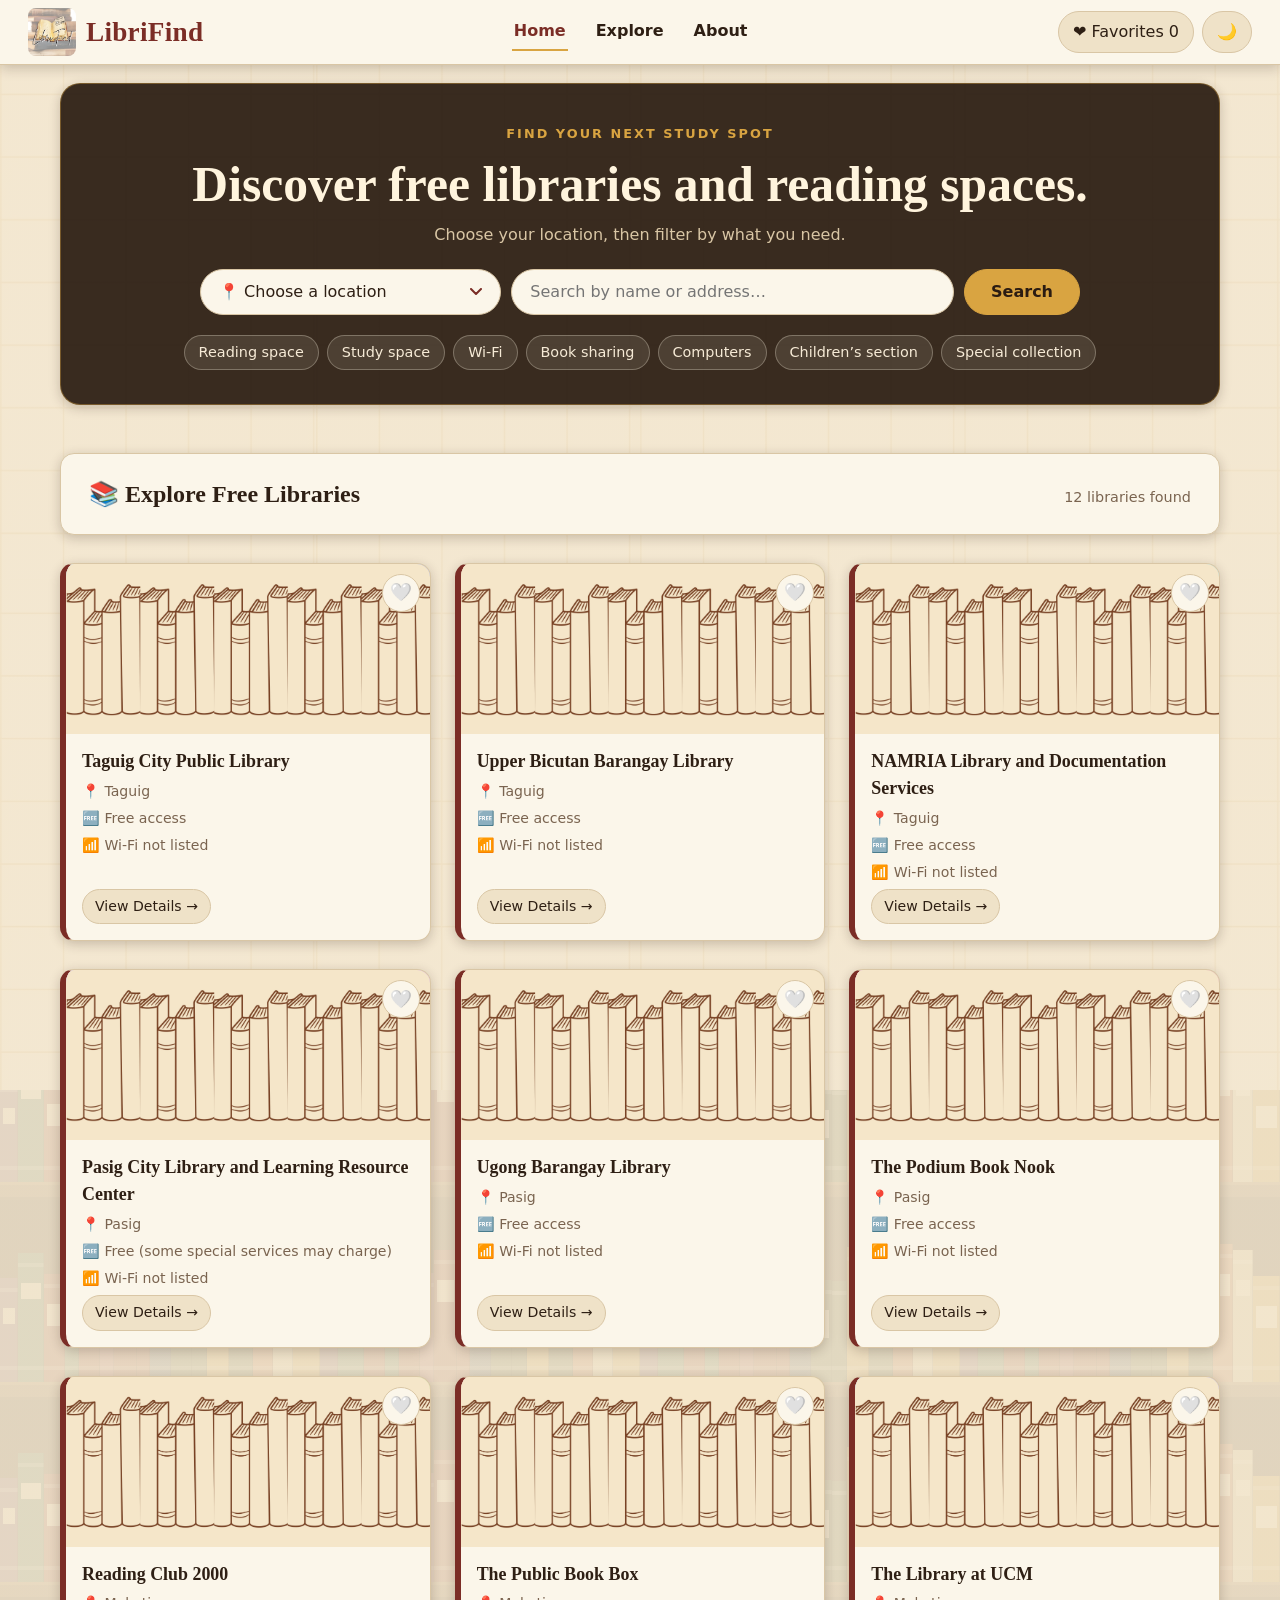
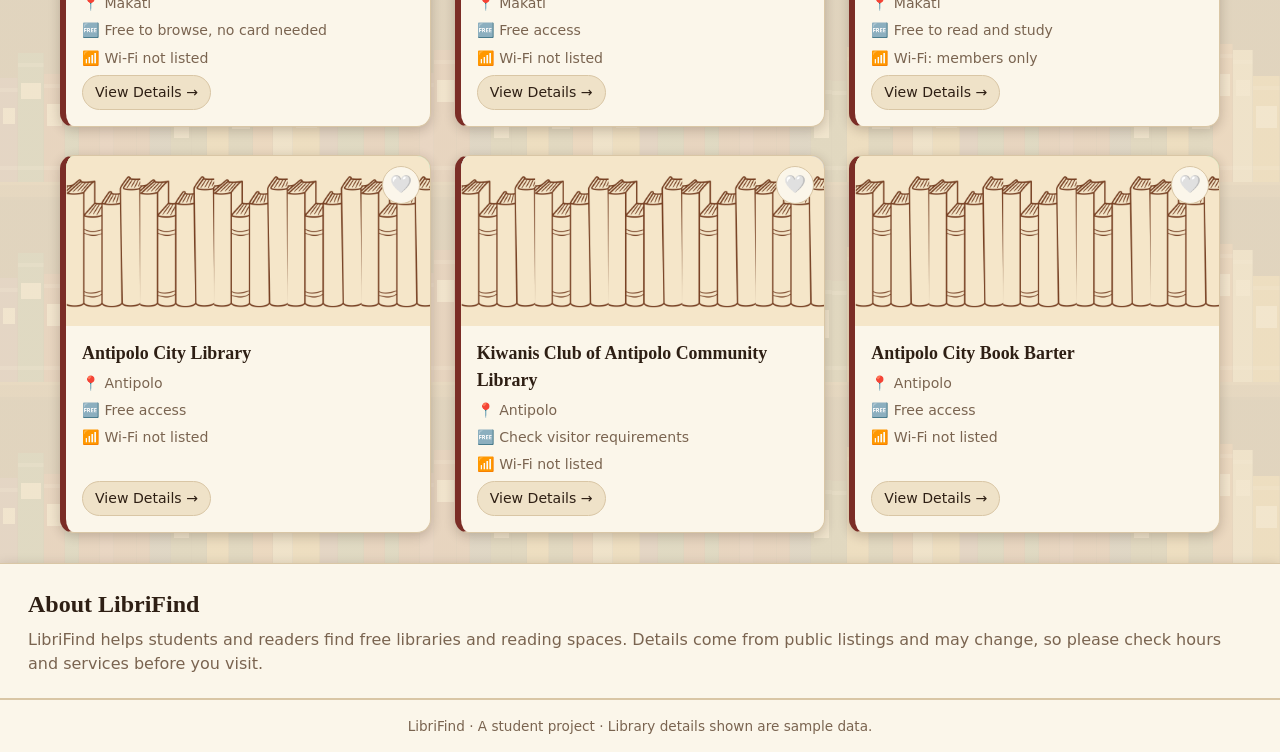
==== LibriFind/index.html @ 2a75d5ba "Add files via upload" ====
<!DOCTYPE html>
<html lang="en">
<head>
  <meta charset="utf-8">
  <meta name="viewport" content="width=device-width, initial-scale=1">
  <title>LibriFind — Free Library Finder</title>
  <link rel="icon" href="images/LibriFind.jpg">
  <link rel="stylesheet" href="style.css">
</head>
<body>
  <header class="site-header">
      <a class="brand" href="index.html">
        <img src="images/LibriFind.jpg" alt="LibriFind logo">
        <span>LibriFind</span>
      </a>
      <nav class="links" aria-label="Main">
        <a href="#">Home</a>
        <a href="#explore">Explore</a>
        <a href="#about">About</a>
      </nav>
      <div class="actions">
        <button class="btn" id="favToggle" aria-pressed="false">❤️ Favorites <span id="favCount">0</span></button>
        <button class="btn" id="themeToggle" aria-label="Toggle dark mode">🌙</button>
      </div>
    </header>

  <div class="wrap">

    <section class="hero">
      <div class="eyebrow">FIND YOUR NEXT STUDY SPOT</div>
      <h1>Discover free libraries and reading spaces.</h1>
      <p>Choose your location, then filter by what you need.</p>

      <form class="search" id="searchForm" role="search">
        <select id="location" aria-label="Choose your location"></select>
        <input id="q" type="search" placeholder="Search by name or address…" aria-label="Search libraries">
        <button class="btn primary" type="submit">Search</button>
      </form>

      <div class="filters" id="filters"></div>
    </section>

    <div class="section-head" id="explore">
      <h2 id="heading">📚 Explore Free Libraries</h2>
      <div class="count" id="count"></div>
    </div>
    <div class="grid" id="grid"></div>
  </div>

  <section class="about" id="about">
      <h2>About LibriFind</h2>
      <p>LibriFind helps students and readers find free libraries and reading spaces. Details come from public listings and may change, so please check hours and services before you visit.</p>
    </section>

  <footer>LibriFind · A student project · Library details shown are sample data.</footer>

  <!-- Details pop-up -->
  <div class="modal" id="modal" hidden>
    <div class="modal-panel" role="dialog" aria-modal="true" aria-labelledby="modalTitle">
      <button class="modal-close" id="modalClose" type="button" aria-label="Close details">✕</button>
      <div id="modalBody"></div>
    </div>
  </div>

  <!-- data.js must load before script.js -->
  <script src="data.js"></script>
  <script src="script.js"></script>
</body>
</html>
---- LibriFind/style.css ----
/* =====================================================
   LibriFind theme: "Parchment & Mahogany"
   Burgundy, brass, walnut and cream, like an old library.
   Change the colors in the variables below.
   ===================================================== */
:root{
  --wash:rgba(243,231,208,.9);   /* tint over the bookshelf background */
  --surface:#fbf6ea;--text:#2e1f14;--muted:#7a6450;
  --accent:#7b2d26;--accent-text:#fff8ec;--border:#d9c6a5;--chip:#efe2c8;
  --hero:rgba(43,28,18,.93);
  --shadow:0 3px 12px rgba(40,25,12,.22);
  color-scheme:light;
}
@media (prefers-color-scheme:dark){
  :root:not([data-theme="light"]){
    --wash:rgba(20,13,9,.92);--surface:#2a1f17;--text:#f2e6d3;--muted:#c2ab90;
    --accent:#d9a441;--accent-text:#1e140d;--border:#4d3a2a;--chip:#3a2b20;
    --hero:rgba(12,8,5,.8);--shadow:0 3px 12px rgba(0,0,0,.5);color-scheme:dark;
  }
}
:root[data-theme="dark"]{
  --wash:rgba(20,13,9,.92);--surface:#2a1f17;--text:#f2e6d3;--muted:#c2ab90;
  --accent:#d9a441;--accent-text:#1e140d;--border:#4d3a2a;--chip:#3a2b20;
  --hero:rgba(12,8,5,.8);--shadow:0 3px 12px rgba(0,0,0,.5);color-scheme:dark;
}

/* ---------- Base + bookshelf background ---------- */
*{box-sizing:border-box}
body{
  margin:0;color:var(--text);line-height:1.5;
  font-family:"Segoe UI",system-ui,-apple-system,Helvetica,Arial,sans-serif;
  background-color:#3a281c;
  background-image:linear-gradient(var(--wash),var(--wash)),url("images/bg.jpg"),url("data:image/svg+xml,%3Csvg%20xmlns%3D%22http%3A//www.w3.org/2000/svg%22%20width%3D%22320%22%20height%3D%22200%22%20viewBox%3D%220%200%20320%20200%22%3E%3Crect%20width%3D%22320%22%20height%3D%22200%22%20fill%3D%22%233a281c%22/%3E%3Crect%20x%3D%220%22%20y%3D%2278%22%20width%3D%2218%22%20height%3D%22104%22%20fill%3D%22%235a3558%22/%3E%3Crect%20x%3D%220%22%20y%3D%2288%22%20width%3D%2218%22%20height%3D%224%22%20fill%3D%22%23fff%22%20opacity%3D%22.25%22/%3E%3Crect%20x%3D%220%22%20y%3D%22166%22%20width%3D%2218%22%20height%3D%224%22%20fill%3D%22%23fff%22%20opacity%3D%22.25%22/%3E%3Crect%20x%3D%223%22%20y%3D%22108%22%20width%3D%2212%22%20height%3D%2216%22%20fill%3D%22%23f3e6c8%22%20opacity%3D%22.85%22/%3E%3Crect%20x%3D%2217%22%20y%3D%2278%22%20width%3D%221%22%20height%3D%22104%22%20fill%3D%22%23000%22%20opacity%3D%22.3%22/%3E%3Crect%20x%3D%2218%22%20y%3D%2253%22%20width%3D%2226%22%20height%3D%22129%22%20fill%3D%22%232f5d46%22/%3E%3Crect%20x%3D%2218%22%20y%3D%2263%22%20width%3D%2226%22%20height%3D%224%22%20fill%3D%22%23fff%22%20opacity%3D%22.25%22/%3E%3Crect%20x%3D%2218%22%20y%3D%22166%22%20width%3D%2226%22%20height%3D%224%22%20fill%3D%22%23fff%22%20opacity%3D%22.25%22/%3E%3Crect%20x%3D%2221%22%20y%3D%2283%22%20width%3D%2220%22%20height%3D%2216%22%20fill%3D%22%23f3e6c8%22%20opacity%3D%22.85%22/%3E%3Crect%20x%3D%2243%22%20y%3D%2253%22%20width%3D%221%22%20height%3D%22129%22%20fill%3D%22%23000%22%20opacity%3D%22.3%22/%3E%3Crect%20x%3D%2244%22%20y%3D%2274%22%20width%3D%2221%22%20height%3D%22108%22%20fill%3D%22%237b2d26%22/%3E%3Crect%20x%3D%2244%22%20y%3D%2284%22%20width%3D%2221%22%20height%3D%224%22%20fill%3D%22%23fff%22%20opacity%3D%22.25%22/%3E%3Crect%20x%3D%2244%22%20y%3D%22166%22%20width%3D%2221%22%20height%3D%224%22%20fill%3D%22%23fff%22%20opacity%3D%22.25%22/%3E%3Crect%20x%3D%2247%22%20y%3D%22104%22%20width%3D%2215%22%20height%3D%2222%22%20fill%3D%22%23f3e6c8%22%20opacity%3D%22.85%22/%3E%3Crect%20x%3D%2264%22%20y%3D%2274%22%20width%3D%221%22%20height%3D%22108%22%20fill%3D%22%23000%22%20opacity%3D%22.3%22/%3E%3Crect%20x%3D%2265%22%20y%3D%2272%22%20width%3D%2214%22%20height%3D%22110%22%20fill%3D%22%232f5d46%22/%3E%3Crect%20x%3D%2265%22%20y%3D%2282%22%20width%3D%2214%22%20height%3D%224%22%20fill%3D%22%23fff%22%20opacity%3D%22.25%22/%3E%3Crect%20x%3D%2265%22%20y%3D%22166%22%20width%3D%2214%22%20height%3D%224%22%20fill%3D%22%23fff%22%20opacity%3D%22.25%22/%3E%3Crect%20x%3D%2278%22%20y%3D%2272%22%20width%3D%221%22%20height%3D%22110%22%20fill%3D%22%23000%22%20opacity%3D%22.3%22/%3E%3Crect%20x%3D%2279%22%20y%3D%2260%22%20width%3D%2221%22%20height%3D%22122%22%20fill%3D%22%237b2d26%22/%3E%3Crect%20x%3D%2279%22%20y%3D%2270%22%20width%3D%2221%22%20height%3D%224%22%20fill%3D%22%23fff%22%20opacity%3D%22.25%22/%3E%3Crect%20x%3D%2279%22%20y%3D%22166%22%20width%3D%2221%22%20height%3D%224%22%20fill%3D%22%23fff%22%20opacity%3D%22.25%22/%3E%3Crect%20x%3D%2299%22%20y%3D%2260%22%20width%3D%221%22%20height%3D%22122%22%20fill%3D%22%23000%22%20opacity%3D%22.3%22/%3E%3Crect%20x%3D%22100%22%20y%3D%2273%22%20width%3D%2214%22%20height%3D%22109%22%20fill%3D%22%238c3b4a%22/%3E%3Crect%20x%3D%22100%22%20y%3D%2283%22%20width%3D%2214%22%20height%3D%224%22%20fill%3D%22%23fff%22%20opacity%3D%22.25%22/%3E%3Crect%20x%3D%22100%22%20y%3D%22166%22%20width%3D%2214%22%20height%3D%224%22%20fill%3D%22%23fff%22%20opacity%3D%22.25%22/%3E%3Crect%20x%3D%22113%22%20y%3D%2273%22%20width%3D%221%22%20height%3D%22109%22%20fill%3D%22%23000%22%20opacity%3D%22.3%22/%3E%3Crect%20x%3D%22114%22%20y%3D%2250%22%20width%3D%2223%22%20height%3D%22132%22%20fill%3D%22%237b2d26%22/%3E%3Crect%20x%3D%22114%22%20y%3D%2260%22%20width%3D%2223%22%20height%3D%224%22%20fill%3D%22%23fff%22%20opacity%3D%22.25%22/%3E%3Crect%20x%3D%22114%22%20y%3D%22166%22%20width%3D%2223%22%20height%3D%224%22%20fill%3D%22%23fff%22%20opacity%3D%22.25%22/%3E%3Crect%20x%3D%22117%22%20y%3D%2280%22%20width%3D%2217%22%20height%3D%2222%22%20fill%3D%22%23f3e6c8%22%20opacity%3D%22.85%22/%3E%3Crect%20x%3D%22136%22%20y%3D%2250%22%20width%3D%221%22%20height%3D%22132%22%20fill%3D%22%23000%22%20opacity%3D%22.3%22/%3E%3Crect%20x%3D%22137%22%20y%3D%2273%22%20width%3D%2213%22%20height%3D%22109%22%20fill%3D%22%237b2d26%22/%3E%3Crect%20x%3D%22137%22%20y%3D%2283%22%20width%3D%2213%22%20height%3D%224%22%20fill%3D%22%23fff%22%20opacity%3D%22.25%22/%3E%3Crect%20x%3D%22137%22%20y%3D%22166%22%20width%3D%2213%22%20height%3D%224%22%20fill%3D%22%23fff%22%20opacity%3D%22.25%22/%3E%3Crect%20x%3D%22149%22%20y%3D%2273%22%20width%3D%221%22%20height%3D%22109%22%20fill%3D%22%23000%22%20opacity%3D%22.3%22/%3E%3Crect%20x%3D%22150%22%20y%3D%2233%22%20width%3D%2221%22%20height%3D%22149%22%20fill%3D%22%232b3f5c%22/%3E%3Crect%20x%3D%22150%22%20y%3D%2243%22%20width%3D%2221%22%20height%3D%224%22%20fill%3D%22%23fff%22%20opacity%3D%22.25%22/%3E%3Crect%20x%3D%22150%22%20y%3D%22166%22%20width%3D%2221%22%20height%3D%224%22%20fill%3D%22%23fff%22%20opacity%3D%22.25%22/%3E%3Crect%20x%3D%22153%22%20y%3D%2263%22%20width%3D%2215%22%20height%3D%2216%22%20fill%3D%22%23f3e6c8%22%20opacity%3D%22.85%22/%3E%3Crect%20x%3D%22170%22%20y%3D%2233%22%20width%3D%221%22%20height%3D%22149%22%20fill%3D%22%23000%22%20opacity%3D%22.3%22/%3E%3Crect%20x%3D%22171%22%20y%3D%2280%22%20width%3D%2221%22%20height%3D%22102%22%20fill%3D%22%233d4f2f%22/%3E%3Crect%20x%3D%22171%22%20y%3D%2290%22%20width%3D%2221%22%20height%3D%224%22%20fill%3D%22%23fff%22%20opacity%3D%22.25%22/%3E%3Crect%20x%3D%22171%22%20y%3D%22166%22%20width%3D%2221%22%20height%3D%224%22%20fill%3D%22%23fff%22%20opacity%3D%22.25%22/%3E%3Crect%20x%3D%22174%22%20y%3D%22110%22%20width%3D%2215%22%20height%3D%2228%22%20fill%3D%22%23f3e6c8%22%20opacity%3D%22.85%22/%3E%3Crect%20x%3D%22191%22%20y%3D%2280%22%20width%3D%221%22%20height%3D%22102%22%20fill%3D%22%23000%22%20opacity%3D%22.3%22/%3E%3Crect%20x%3D%22192%22%20y%3D%2281%22%20width%3D%2215%22%20height%3D%22101%22%20fill%3D%22%233d4f2f%22/%3E%3Crect%20x%3D%22192%22%20y%3D%2291%22%20width%3D%2215%22%20height%3D%224%22%20fill%3D%22%23fff%22%20opacity%3D%22.25%22/%3E%3Crect%20x%3D%22192%22%20y%3D%22166%22%20width%3D%2215%22%20height%3D%224%22%20fill%3D%22%23fff%22%20opacity%3D%22.25%22/%3E%3Crect%20x%3D%22206%22%20y%3D%2281%22%20width%3D%221%22%20height%3D%22101%22%20fill%3D%22%23000%22%20opacity%3D%22.3%22/%3E%3Crect%20x%3D%22207%22%20y%3D%2247%22%20width%3D%2222%22%20height%3D%22135%22%20fill%3D%22%23b88a2e%22/%3E%3Crect%20x%3D%22207%22%20y%3D%2257%22%20width%3D%2222%22%20height%3D%224%22%20fill%3D%22%23fff%22%20opacity%3D%22.25%22/%3E%3Crect%20x%3D%22207%22%20y%3D%22166%22%20width%3D%2222%22%20height%3D%224%22%20fill%3D%22%23fff%22%20opacity%3D%22.25%22/%3E%3Crect%20x%3D%22210%22%20y%3D%2277%22%20width%3D%2216%22%20height%3D%2228%22%20fill%3D%22%23f3e6c8%22%20opacity%3D%22.85%22/%3E%3Crect%20x%3D%22228%22%20y%3D%2247%22%20width%3D%221%22%20height%3D%22135%22%20fill%3D%22%23000%22%20opacity%3D%22.3%22/%3E%3Crect%20x%3D%22229%22%20y%3D%2283%22%20width%3D%2224%22%20height%3D%2299%22%20fill%3D%22%233d4f2f%22/%3E%3Crect%20x%3D%22229%22%20y%3D%2293%22%20width%3D%2224%22%20height%3D%224%22%20fill%3D%22%23fff%22%20opacity%3D%22.25%22/%3E%3Crect%20x%3D%22229%22%20y%3D%22166%22%20width%3D%2224%22%20height%3D%224%22%20fill%3D%22%23fff%22%20opacity%3D%22.25%22/%3E%3Crect%20x%3D%22232%22%20y%3D%22113%22%20width%3D%2218%22%20height%3D%2216%22%20fill%3D%22%23f3e6c8%22%20opacity%3D%22.85%22/%3E%3Crect%20x%3D%22252%22%20y%3D%2283%22%20width%3D%221%22%20height%3D%2299%22%20fill%3D%22%23000%22%20opacity%3D%22.3%22/%3E%3Crect%20x%3D%22253%22%20y%3D%2244%22%20width%3D%2220%22%20height%3D%22138%22%20fill%3D%22%23a4532c%22/%3E%3Crect%20x%3D%22253%22%20y%3D%2254%22%20width%3D%2220%22%20height%3D%224%22%20fill%3D%22%23fff%22%20opacity%3D%22.25%22/%3E%3Crect%20x%3D%22253%22%20y%3D%22166%22%20width%3D%2220%22%20height%3D%224%22%20fill%3D%22%23fff%22%20opacity%3D%22.25%22/%3E%3Crect%20x%3D%22256%22%20y%3D%2274%22%20width%3D%2214%22%20height%3D%2222%22%20fill%3D%22%23f3e6c8%22%20opacity%3D%22.85%22/%3E%3Crect%20x%3D%22272%22%20y%3D%2244%22%20width%3D%221%22%20height%3D%22138%22%20fill%3D%22%23000%22%20opacity%3D%22.3%22/%3E%3Crect%20x%3D%22273%22%20y%3D%2250%22%20width%3D%2220%22%20height%3D%22132%22%20fill%3D%22%23c9b98f%22/%3E%3Crect%20x%3D%22273%22%20y%3D%2260%22%20width%3D%2220%22%20height%3D%224%22%20fill%3D%22%23fff%22%20opacity%3D%22.25%22/%3E%3Crect%20x%3D%22273%22%20y%3D%22166%22%20width%3D%2220%22%20height%3D%224%22%20fill%3D%22%23fff%22%20opacity%3D%22.25%22/%3E%3Crect%20x%3D%22276%22%20y%3D%2280%22%20width%3D%2214%22%20height%3D%2216%22%20fill%3D%22%23f3e6c8%22%20opacity%3D%22.85%22/%3E%3Crect%20x%3D%22292%22%20y%3D%2250%22%20width%3D%221%22%20height%3D%22132%22%20fill%3D%22%23000%22%20opacity%3D%22.3%22/%3E%3Crect%20x%3D%22293%22%20y%3D%2276%22%20width%3D%2227%22%20height%3D%22106%22%20fill%3D%22%23b88a2e%22/%3E%3Crect%20x%3D%22293%22%20y%3D%2286%22%20width%3D%2227%22%20height%3D%224%22%20fill%3D%22%23fff%22%20opacity%3D%22.25%22/%3E%3Crect%20x%3D%22293%22%20y%3D%22166%22%20width%3D%2227%22%20height%3D%224%22%20fill%3D%22%23fff%22%20opacity%3D%22.25%22/%3E%3Crect%20x%3D%22296%22%20y%3D%22106%22%20width%3D%2221%22%20height%3D%2222%22%20fill%3D%22%23f3e6c8%22%20opacity%3D%22.85%22/%3E%3Crect%20x%3D%22319%22%20y%3D%2276%22%20width%3D%221%22%20height%3D%22106%22%20fill%3D%22%23000%22%20opacity%3D%22.3%22/%3E%3Crect%20y%3D%22182%22%20width%3D%22320%22%20height%3D%2218%22%20fill%3D%22%236b4a2f%22/%3E%3Crect%20y%3D%22182%22%20width%3D%22320%22%20height%3D%223%22%20fill%3D%22%238a6440%22/%3E%3Crect%20y%3D%22197%22%20width%3D%22320%22%20height%3D%223%22%20fill%3D%22%23000%22%20opacity%3D%22.35%22/%3E%3C/svg%3E");
  background-size:auto,cover,320px 200px;
  background-position:0 0,center,0 0;
  background-repeat:no-repeat,no-repeat,repeat;
  background-attachment:scroll,fixed,scroll;
}
.wrap{max-width:1200px;margin:0 auto;padding:0 20px}
button{font:inherit;cursor:pointer}
h1,h2,.brand span{font-family:Georgia,"Times New Roman",serif}

/* ---------- Header: logo on the left + LibriFind beside it ---------- */
.site-header{display:flex;align-items:center;justify-content:space-between;gap:12px;flex-wrap:wrap;
  position:sticky;top:0;z-index:20;width:100%;
  background:var(--surface);border-bottom:1px solid var(--border);
  padding:8px 28px;margin:0 0 18px;box-shadow:var(--shadow)}
.brand{display:flex;align-items:center;gap:10px;text-decoration:none}
.brand img{height:48px;width:auto;border-radius:8px;display:block}
.brand span{font-size:1.7rem;font-weight:700;color:var(--accent);letter-spacing:.01em}
nav{display:flex;gap:8px}
.btn{background:var(--chip);color:var(--text);border:1px solid var(--border);border-radius:999px;padding:8px 14px}
.btn:hover{border-color:var(--accent)}
.btn.primary{background:var(--accent);color:var(--accent-text);border-color:var(--accent);font-weight:600}

/* ---------- Hero (dark walnut panel) ---------- */
.hero{background:var(--hero);color:#f6ead6;border:1px solid rgba(217,164,65,.4);border-radius:20px;
  padding:36px 18px 26px;text-align:center;box-shadow:var(--shadow)}
.eyebrow{letter-spacing:.16em;font-size:.8rem;color:#d9a441;font-weight:700}
h1{font-size:clamp(2rem,6vw,3.1rem);margin:.3em 0 .2em;line-height:1.1;color:#fff4dd}
.hero p{color:#d9c6a5;margin:0 auto 22px;max-width:520px}

.search{display:flex;flex-wrap:wrap;gap:10px;max-width:760px;margin:0 auto;justify-content:center}
.search input,.search select,.search .btn{height:46px}
.search input,.search select{border-radius:999px;border:1px solid #d9c6a5;background-color:#fbf6ea;color:#2e1f14;font:inherit;padding:0 18px}
.search input{flex:2 1 220px;min-width:0}
.search select{
  flex:1 1 190px;min-width:170px;cursor:pointer;
  -webkit-appearance:none;appearance:none;padding-right:42px;
  background-image:url("data:image/svg+xml,%3Csvg xmlns='http://www.w3.org/2000/svg' width='12' height='8' viewBox='0 0 12 8'%3E%3Cpath d='M1 1l5 5 5-5' fill='none' stroke='%237b2d26' stroke-width='2' stroke-linecap='round' stroke-linejoin='round'/%3E%3C/svg%3E");
  background-repeat:no-repeat;background-position:right 18px center;
}
.search input:focus,.search select:focus{outline:2px solid #d9a441}
.search .btn.primary{background:#d9a441;color:#2b1c12;border-color:#d9a441;font-weight:700;padding:0 26px}

.filters{display:flex;flex-wrap:wrap;gap:8px;justify-content:center;margin:20px 0 4px}
.chip{background:var(--chip);color:var(--text);border:1px solid var(--border);border-radius:999px;padding:6px 14px;font-size:.9rem}
.hero .chip{background:rgba(255,248,236,.1);color:#f6ead6;border-color:rgba(246,234,214,.3)}
.chip[aria-pressed="true"],.hero .chip[aria-pressed="true"]{background:#d9a441;color:#2b1c12;border-color:#d9a441;font-weight:600}

/* ---------- Results heading ---------- */
.section-head{display:flex;justify-content:space-between;align-items:baseline;flex-wrap:wrap;gap:6px;
  background:var(--surface);border:1px solid var(--border);border-radius:14px;
  padding:12px 18px;margin:44px 0 20px;box-shadow:var(--shadow)}
.section-head h2{margin:0}
.count{color:var(--muted);font-size:.9rem}

/* ---------- Library cards ---------- */
.grid{display:grid;grid-template-columns:repeat(3,minmax(0,1fr));gap:20px;padding-bottom:30px}
.card{background:var(--surface);border:1px solid var(--border);border-left:6px solid var(--accent);
  border-radius:14px;overflow:hidden;box-shadow:var(--shadow);display:flex;flex-direction:column}
.thumb{height:170px;position:relative;display:flex;align-items:center;justify-content:center;font-size:3rem;
  background:linear-gradient(135deg,hsl(var(--h) 55% 80%),hsl(calc(var(--h) + 40) 45% 68%))}
.thumb img{position:absolute;inset:0;width:100%;height:100%;object-fit:cover}
.fav{position:absolute;top:10px;right:10px;z-index:2;background:var(--surface);border:1px solid var(--border);
  border-radius:50%;width:38px;height:38px;font-size:1.1rem;line-height:1}
.body{padding:14px 16px 16px;display:flex;flex-direction:column;gap:6px;flex:1}
.body h3{margin:0;font-size:1.12rem;font-family:Georgia,"Times New Roman",serif}
.meta{color:var(--muted);font-size:.88rem}
.tags{display:flex;flex-wrap:wrap;gap:6px;padding:4px 0 8px}
.tag{background:var(--chip);border-radius:8px;padding:2px 8px;font-size:.78rem}
.empty{grid-column:1/-1;text-align:center;color:var(--muted);padding:30px 16px;
  background:var(--surface);border:1px solid var(--border);border-radius:14px}
.details-btn{align-self:flex-start;margin-top:auto;font-size:.88rem;padding:6px 12px}

/* ---------- Full details ---------- */
.modal-info h4{margin:14px 0 6px;font-family:Georgia,"Times New Roman",serif;color:var(--accent);font-size:1rem}
.info{display:grid;grid-template-columns:96px 1fr;gap:6px 10px;margin:0}
.info dt{color:var(--muted);font-weight:600}
.info dd{margin:0}
.facil{list-style:none;margin:0;padding:0;display:grid;gap:4px}
.facil li{display:flex;justify-content:space-between;gap:10px;background:var(--chip);border-radius:8px;padding:5px 10px}
.facil li.no{opacity:.65}
.facil b{font-weight:600;text-align:right}
.modal-info p{margin:4px 0}

footer{width:100%;margin:0;padding:16px 28px;text-align:center;background:var(--surface);border-top:1px solid var(--border);color:var(--muted);font-size:.85rem}

@media (max-width:520px){.brand span{font-size:1.35rem}.brand img{height:40px}}

/* ---------- Laptop screens ---------- */
@media (min-width:1000px){
  .hero{padding:40px 48px 30px}
  .hero p{max-width:640px}
  .search{max-width:880px}
}
@media (max-width:980px){.grid{grid-template-columns:repeat(2,minmax(0,1fr))}}
@media (max-width:620px){.grid{grid-template-columns:1fr}}

/* ---------- Details pop-up ---------- */
.modal{position:fixed;inset:0;z-index:50;display:flex;align-items:center;justify-content:center;
  padding:20px;background:rgba(15,9,5,.72)}
.modal[hidden]{display:none}
.modal-panel{position:relative;width:100%;max-width:940px;max-height:88vh;overflow:auto;
  background:var(--surface);color:var(--text);border:1px solid var(--border);border-left:6px solid var(--accent);
  border-radius:16px;box-shadow:0 20px 60px rgba(0,0,0,.55);animation:pop .18s ease-out}
@keyframes pop{from{transform:scale(.95);opacity:0}to{transform:none;opacity:1}}
@media (prefers-reduced-motion:reduce){.modal-panel{animation:none}}
.modal-close{position:absolute;top:12px;right:12px;z-index:3;width:38px;height:38px;border-radius:50%;
  background:var(--surface);color:var(--text);border:1px solid var(--border);font-size:1rem;line-height:1}
.modal-close:hover{border-color:var(--accent)}
.modal-grid{display:grid;grid-template-columns:minmax(0,5fr) minmax(0,6fr)}
.modal-photo{position:relative;min-height:340px;display:flex;align-items:center;justify-content:center;font-size:4rem;
  background:linear-gradient(135deg,hsl(var(--h) 55% 80%),hsl(calc(var(--h) + 40) 45% 68%))}
.modal-photo img{position:absolute;inset:0;width:100%;height:100%;object-fit:cover}
.modal-info{padding:26px 28px;font-size:.93rem}
.modal-info h3{margin:0 0 2px;font-family:Georgia,"Times New Roman",serif;font-size:1.5rem;padding-right:34px}
.modal-info .info{margin-top:12px}
.modal-fav{margin-top:14px}
@media (max-width:760px){.modal-grid{grid-template-columns:1fr}.modal-photo{min-height:190px}}

/* ---------- Header links + About ---------- */
.links{display:flex;gap:26px}
.links a{color:var(--text);text-decoration:none;font-weight:600;padding:6px 2px;border-bottom:2px solid transparent}
.links a:hover,.links a[aria-current]{color:var(--accent);border-bottom-color:#d9a441}
.actions{display:flex;gap:8px}
.section-head,.about{width:100%;background:var(--surface);border-top:1px solid var(--border);border-bottom:1px solid var(--border);padding:22px 28px;margin:0;box-shadow:var(--shadow)}
.about{width:100%;background:var(--surface);border-top:1px solid var(--border);border-bottom:1px solid var(--border);padding:22px 28px;margin:0;box-shadow:var(--shadow)}
.about h2{margin:0 0 6px}
.about p{margin:0;color:var(--muted)}
@media (max-width:760px){.links{display:none}}

/* ---------- Spacing between hero, Explore bar and cards ---------- */
.hero{margin-bottom:48px}
.section-head{margin:0 0 28px}
.grid{row-gap:28px;column-gap:24px}
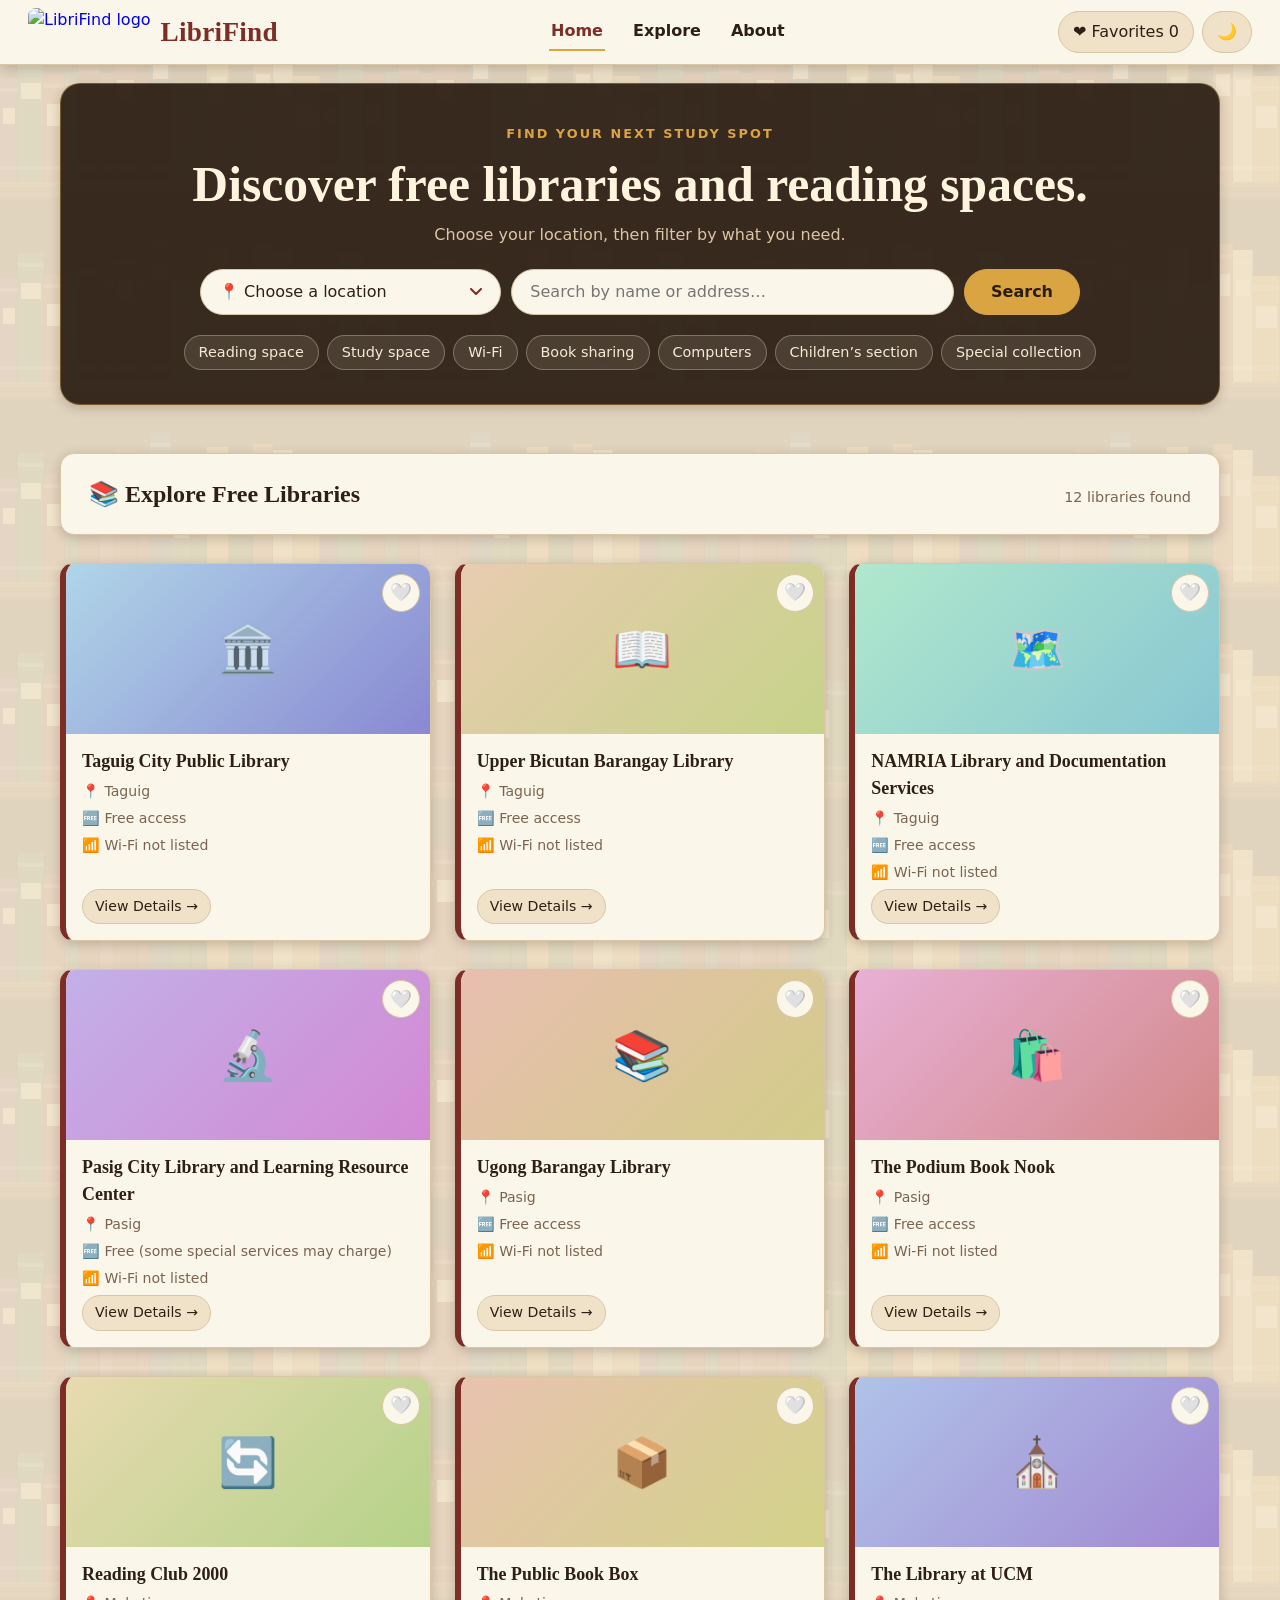
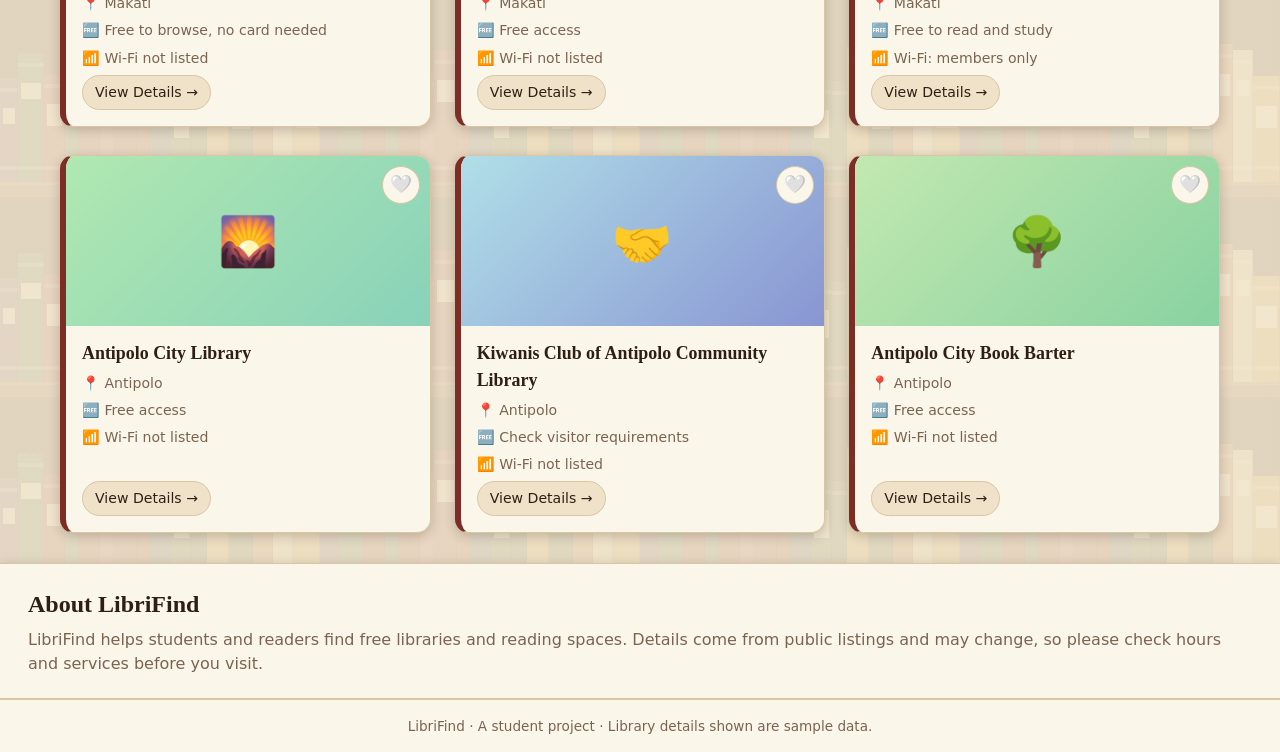
==== commit 6771f9ae: "Add files via upload" ====
--- a/LibriFind/index.html
+++ b/LibriFind/index.html
@@ -4,13 +4,13 @@
   <meta charset="utf-8">
   <meta name="viewport" content="width=device-width, initial-scale=1">
   <title>LibriFind — Free Library Finder</title>
-  <link rel="icon" href="images/LibriFind.jpg">
+  <link rel="icon" href="LibriFind.jpg">
   <link rel="stylesheet" href="style.css">
 </head>
 <body>
   <header class="site-header">
       <a class="brand" href="index.html">
-        <img src="images/LibriFind.jpg" alt="LibriFind logo">
+        <img src="LibriFind.jpg" alt="LibriFind logo">
         <span>LibriFind</span>
       </a>
       <nav class="links" aria-label="Main">
--- a/LibriFind/style.css
+++ b/LibriFind/style.css
@@ -30,7 +30,7 @@
   margin:0;color:var(--text);line-height:1.5;
   font-family:"Segoe UI",system-ui,-apple-system,Helvetica,Arial,sans-serif;
   background-color:#3a281c;
-  background-image:linear-gradient(var(--wash),var(--wash)),url("images/bg.jpg"),url("data:image/svg+xml,%3Csvg%20xmlns%3D%22http%3A//www.w3.org/2000/svg%22%20width%3D%22320%22%20height%3D%22200%22%20viewBox%3D%220%200%20320%20200%22%3E%3Crect%20width%3D%22320%22%20height%3D%22200%22%20fill%3D%22%233a281c%22/%3E%3Crect%20x%3D%220%22%20y%3D%2278%22%20width%3D%2218%22%20height%3D%22104%22%20fill%3D%22%235a3558%22/%3E%3Crect%20x%3D%220%22%20y%3D%2288%22%20width%3D%2218%22%20height%3D%224%22%20fill%3D%22%23fff%22%20opacity%3D%22.25%22/%3E%3Crect%20x%3D%220%22%20y%3D%22166%22%20width%3D%2218%22%20height%3D%224%22%20fill%3D%22%23fff%22%20opacity%3D%22.25%22/%3E%3Crect%20x%3D%223%22%20y%3D%22108%22%20width%3D%2212%22%20height%3D%2216%22%20fill%3D%22%23f3e6c8%22%20opacity%3D%22.85%22/%3E%3Crect%20x%3D%2217%22%20y%3D%2278%22%20width%3D%221%22%20height%3D%22104%22%20fill%3D%22%23000%22%20opacity%3D%22.3%22/%3E%3Crect%20x%3D%2218%22%20y%3D%2253%22%20width%3D%2226%22%20height%3D%22129%22%20fill%3D%22%232f5d46%22/%3E%3Crect%20x%3D%2218%22%20y%3D%2263%22%20width%3D%2226%22%20height%3D%224%22%20fill%3D%22%23fff%22%20opacity%3D%22.25%22/%3E%3Crect%20x%3D%2218%22%20y%3D%22166%22%20width%3D%2226%22%20height%3D%224%22%20fill%3D%22%23fff%22%20opacity%3D%22.25%22/%3E%3Crect%20x%3D%2221%22%20y%3D%2283%22%20width%3D%2220%22%20height%3D%2216%22%20fill%3D%22%23f3e6c8%22%20opacity%3D%22.85%22/%3E%3Crect%20x%3D%2243%22%20y%3D%2253%22%20width%3D%221%22%20height%3D%22129%22%20fill%3D%22%23000%22%20opacity%3D%22.3%22/%3E%3Crect%20x%3D%2244%22%20y%3D%2274%22%20width%3D%2221%22%20height%3D%22108%22%20fill%3D%22%237b2d26%22/%3E%3Crect%20x%3D%2244%22%20y%3D%2284%22%20width%3D%2221%22%20height%3D%224%22%20fill%3D%22%23fff%22%20opacity%3D%22.25%22/%3E%3Crect%20x%3D%2244%22%20y%3D%22166%22%20width%3D%2221%22%20height%3D%224%22%20fill%3D%22%23fff%22%20opacity%3D%22.25%22/%3E%3Crect%20x%3D%2247%22%20y%3D%22104%22%20width%3D%2215%22%20height%3D%2222%22%20fill%3D%22%23f3e6c8%22%20opacity%3D%22.85%22/%3E%3Crect%20x%3D%2264%22%20y%3D%2274%22%20width%3D%221%22%20height%3D%22108%22%20fill%3D%22%23000%22%20opacity%3D%22.3%22/%3E%3Crect%20x%3D%2265%22%20y%3D%2272%22%20width%3D%2214%22%20height%3D%22110%22%20fill%3D%22%232f5d46%22/%3E%3Crect%20x%3D%2265%22%20y%3D%2282%22%20width%3D%2214%22%20height%3D%224%22%20fill%3D%22%23fff%22%20opacity%3D%22.25%22/%3E%3Crect%20x%3D%2265%22%20y%3D%22166%22%20width%3D%2214%22%20height%3D%224%22%20fill%3D%22%23fff%22%20opacity%3D%22.25%22/%3E%3Crect%20x%3D%2278%22%20y%3D%2272%22%20width%3D%221%22%20height%3D%22110%22%20fill%3D%22%23000%22%20opacity%3D%22.3%22/%3E%3Crect%20x%3D%2279%22%20y%3D%2260%22%20width%3D%2221%22%20height%3D%22122%22%20fill%3D%22%237b2d26%22/%3E%3Crect%20x%3D%2279%22%20y%3D%2270%22%20width%3D%2221%22%20height%3D%224%22%20fill%3D%22%23fff%22%20opacity%3D%22.25%22/%3E%3Crect%20x%3D%2279%22%20y%3D%22166%22%20width%3D%2221%22%20height%3D%224%22%20fill%3D%22%23fff%22%20opacity%3D%22.25%22/%3E%3Crect%20x%3D%2299%22%20y%3D%2260%22%20width%3D%221%22%20height%3D%22122%22%20fill%3D%22%23000%22%20opacity%3D%22.3%22/%3E%3Crect%20x%3D%22100%22%20y%3D%2273%22%20width%3D%2214%22%20height%3D%22109%22%20fill%3D%22%238c3b4a%22/%3E%3Crect%20x%3D%22100%22%20y%3D%2283%22%20width%3D%2214%22%20height%3D%224%22%20fill%3D%22%23fff%22%20opacity%3D%22.25%22/%3E%3Crect%20x%3D%22100%22%20y%3D%22166%22%20width%3D%2214%22%20height%3D%224%22%20fill%3D%22%23fff%22%20opacity%3D%22.25%22/%3E%3Crect%20x%3D%22113%22%20y%3D%2273%22%20width%3D%221%22%20height%3D%22109%22%20fill%3D%22%23000%22%20opacity%3D%22.3%22/%3E%3Crect%20x%3D%22114%22%20y%3D%2250%22%20width%3D%2223%22%20height%3D%22132%22%20fill%3D%22%237b2d26%22/%3E%3Crect%20x%3D%22114%22%20y%3D%2260%22%20width%3D%2223%22%20height%3D%224%22%20fill%3D%22%23fff%22%20opacity%3D%22.25%22/%3E%3Crect%20x%3D%22114%22%20y%3D%22166%22%20width%3D%2223%22%20height%3D%224%22%20fill%3D%22%23fff%22%20opacity%3D%22.25%22/%3E%3Crect%20x%3D%22117%22%20y%3D%2280%22%20width%3D%2217%22%20height%3D%2222%22%20fill%3D%22%23f3e6c8%22%20opacity%3D%22.85%22/%3E%3Crect%20x%3D%22136%22%20y%3D%2250%22%20width%3D%221%22%20height%3D%22132%22%20fill%3D%22%23000%22%20opacity%3D%22.3%22/%3E%3Crect%20x%3D%22137%22%20y%3D%2273%22%20width%3D%2213%22%20height%3D%22109%22%20fill%3D%22%237b2d26%22/%3E%3Crect%20x%3D%22137%22%20y%3D%2283%22%20width%3D%2213%22%20height%3D%224%22%20fill%3D%22%23fff%22%20opacity%3D%22.25%22/%3E%3Crect%20x%3D%22137%22%20y%3D%22166%22%20width%3D%2213%22%20height%3D%224%22%20fill%3D%22%23fff%22%20opacity%3D%22.25%22/%3E%3Crect%20x%3D%22149%22%20y%3D%2273%22%20width%3D%221%22%20height%3D%22109%22%20fill%3D%22%23000%22%20opacity%3D%22.3%22/%3E%3Crect%20x%3D%22150%22%20y%3D%2233%22%20width%3D%2221%22%20height%3D%22149%22%20fill%3D%22%232b3f5c%22/%3E%3Crect%20x%3D%22150%22%20y%3D%2243%22%20width%3D%2221%22%20height%3D%224%22%20fill%3D%22%23fff%22%20opacity%3D%22.25%22/%3E%3Crect%20x%3D%22150%22%20y%3D%22166%22%20width%3D%2221%22%20height%3D%224%22%20fill%3D%22%23fff%22%20opacity%3D%22.25%22/%3E%3Crect%20x%3D%22153%22%20y%3D%2263%22%20width%3D%2215%22%20height%3D%2216%22%20fill%3D%22%23f3e6c8%22%20opacity%3D%22.85%22/%3E%3Crect%20x%3D%22170%22%20y%3D%2233%22%20width%3D%221%22%20height%3D%22149%22%20fill%3D%22%23000%22%20opacity%3D%22.3%22/%3E%3Crect%20x%3D%22171%22%20y%3D%2280%22%20width%3D%2221%22%20height%3D%22102%22%20fill%3D%22%233d4f2f%22/%3E%3Crect%20x%3D%22171%22%20y%3D%2290%22%20width%3D%2221%22%20height%3D%224%22%20fill%3D%22%23fff%22%20opacity%3D%22.25%22/%3E%3Crect%20x%3D%22171%22%20y%3D%22166%22%20width%3D%2221%22%20height%3D%224%22%20fill%3D%22%23fff%22%20opacity%3D%22.25%22/%3E%3Crect%20x%3D%22174%22%20y%3D%22110%22%20width%3D%2215%22%20height%3D%2228%22%20fill%3D%22%23f3e6c8%22%20opacity%3D%22.85%22/%3E%3Crect%20x%3D%22191%22%20y%3D%2280%22%20width%3D%221%22%20height%3D%22102%22%20fill%3D%22%23000%22%20opacity%3D%22.3%22/%3E%3Crect%20x%3D%22192%22%20y%3D%2281%22%20width%3D%2215%22%20height%3D%22101%22%20fill%3D%22%233d4f2f%22/%3E%3Crect%20x%3D%22192%22%20y%3D%2291%22%20width%3D%2215%22%20height%3D%224%22%20fill%3D%22%23fff%22%20opacity%3D%22.25%22/%3E%3Crect%20x%3D%22192%22%20y%3D%22166%22%20width%3D%2215%22%20height%3D%224%22%20fill%3D%22%23fff%22%20opacity%3D%22.25%22/%3E%3Crect%20x%3D%22206%22%20y%3D%2281%22%20width%3D%221%22%20height%3D%22101%22%20fill%3D%22%23000%22%20opacity%3D%22.3%22/%3E%3Crect%20x%3D%22207%22%20y%3D%2247%22%20width%3D%2222%22%20height%3D%22135%22%20fill%3D%22%23b88a2e%22/%3E%3Crect%20x%3D%22207%22%20y%3D%2257%22%20width%3D%2222%22%20height%3D%224%22%20fill%3D%22%23fff%22%20opacity%3D%22.25%22/%3E%3Crect%20x%3D%22207%22%20y%3D%22166%22%20width%3D%2222%22%20height%3D%224%22%20fill%3D%22%23fff%22%20opacity%3D%22.25%22/%3E%3Crect%20x%3D%22210%22%20y%3D%2277%22%20width%3D%2216%22%20height%3D%2228%22%20fill%3D%22%23f3e6c8%22%20opacity%3D%22.85%22/%3E%3Crect%20x%3D%22228%22%20y%3D%2247%22%20width%3D%221%22%20height%3D%22135%22%20fill%3D%22%23000%22%20opacity%3D%22.3%22/%3E%3Crect%20x%3D%22229%22%20y%3D%2283%22%20width%3D%2224%22%20height%3D%2299%22%20fill%3D%22%233d4f2f%22/%3E%3Crect%20x%3D%22229%22%20y%3D%2293%22%20width%3D%2224%22%20height%3D%224%22%20fill%3D%22%23fff%22%20opacity%3D%22.25%22/%3E%3Crect%20x%3D%22229%22%20y%3D%22166%22%20width%3D%2224%22%20height%3D%224%22%20fill%3D%22%23fff%22%20opacity%3D%22.25%22/%3E%3Crect%20x%3D%22232%22%20y%3D%22113%22%20width%3D%2218%22%20height%3D%2216%22%20fill%3D%22%23f3e6c8%22%20opacity%3D%22.85%22/%3E%3Crect%20x%3D%22252%22%20y%3D%2283%22%20width%3D%221%22%20height%3D%2299%22%20fill%3D%22%23000%22%20opacity%3D%22.3%22/%3E%3Crect%20x%3D%22253%22%20y%3D%2244%22%20width%3D%2220%22%20height%3D%22138%22%20fill%3D%22%23a4532c%22/%3E%3Crect%20x%3D%22253%22%20y%3D%2254%22%20width%3D%2220%22%20height%3D%224%22%20fill%3D%22%23fff%22%20opacity%3D%22.25%22/%3E%3Crect%20x%3D%22253%22%20y%3D%22166%22%20width%3D%2220%22%20height%3D%224%22%20fill%3D%22%23fff%22%20opacity%3D%22.25%22/%3E%3Crect%20x%3D%22256%22%20y%3D%2274%22%20width%3D%2214%22%20height%3D%2222%22%20fill%3D%22%23f3e6c8%22%20opacity%3D%22.85%22/%3E%3Crect%20x%3D%22272%22%20y%3D%2244%22%20width%3D%221%22%20height%3D%22138%22%20fill%3D%22%23000%22%20opacity%3D%22.3%22/%3E%3Crect%20x%3D%22273%22%20y%3D%2250%22%20width%3D%2220%22%20height%3D%22132%22%20fill%3D%22%23c9b98f%22/%3E%3Crect%20x%3D%22273%22%20y%3D%2260%22%20width%3D%2220%22%20height%3D%224%22%20fill%3D%22%23fff%22%20opacity%3D%22.25%22/%3E%3Crect%20x%3D%22273%22%20y%3D%22166%22%20width%3D%2220%22%20height%3D%224%22%20fill%3D%22%23fff%22%20opacity%3D%22.25%22/%3E%3Crect%20x%3D%22276%22%20y%3D%2280%22%20width%3D%2214%22%20height%3D%2216%22%20fill%3D%22%23f3e6c8%22%20opacity%3D%22.85%22/%3E%3Crect%20x%3D%22292%22%20y%3D%2250%22%20width%3D%221%22%20height%3D%22132%22%20fill%3D%22%23000%22%20opacity%3D%22.3%22/%3E%3Crect%20x%3D%22293%22%20y%3D%2276%22%20width%3D%2227%22%20height%3D%22106%22%20fill%3D%22%23b88a2e%22/%3E%3Crect%20x%3D%22293%22%20y%3D%2286%22%20width%3D%2227%22%20height%3D%224%22%20fill%3D%22%23fff%22%20opacity%3D%22.25%22/%3E%3Crect%20x%3D%22293%22%20y%3D%22166%22%20width%3D%2227%22%20height%3D%224%22%20fill%3D%22%23fff%22%20opacity%3D%22.25%22/%3E%3Crect%20x%3D%22296%22%20y%3D%22106%22%20width%3D%2221%22%20height%3D%2222%22%20fill%3D%22%23f3e6c8%22%20opacity%3D%22.85%22/%3E%3Crect%20x%3D%22319%22%20y%3D%2276%22%20width%3D%221%22%20height%3D%22106%22%20fill%3D%22%23000%22%20opacity%3D%22.3%22/%3E%3Crect%20y%3D%22182%22%20width%3D%22320%22%20height%3D%2218%22%20fill%3D%22%236b4a2f%22/%3E%3Crect%20y%3D%22182%22%20width%3D%22320%22%20height%3D%223%22%20fill%3D%22%238a6440%22/%3E%3Crect%20y%3D%22197%22%20width%3D%22320%22%20height%3D%223%22%20fill%3D%22%23000%22%20opacity%3D%22.35%22/%3E%3C/svg%3E");
+  background-image:linear-gradient(var(--wash),var(--wash)),url("bg.jpg"),url("data:image/svg+xml,%3Csvg%20xmlns%3D%22http%3A//www.w3.org/2000/svg%22%20width%3D%22320%22%20height%3D%22200%22%20viewBox%3D%220%200%20320%20200%22%3E%3Crect%20width%3D%22320%22%20height%3D%22200%22%20fill%3D%22%233a281c%22/%3E%3Crect%20x%3D%220%22%20y%3D%2278%22%20width%3D%2218%22%20height%3D%22104%22%20fill%3D%22%235a3558%22/%3E%3Crect%20x%3D%220%22%20y%3D%2288%22%20width%3D%2218%22%20height%3D%224%22%20fill%3D%22%23fff%22%20opacity%3D%22.25%22/%3E%3Crect%20x%3D%220%22%20y%3D%22166%22%20width%3D%2218%22%20height%3D%224%22%20fill%3D%22%23fff%22%20opacity%3D%22.25%22/%3E%3Crect%20x%3D%223%22%20y%3D%22108%22%20width%3D%2212%22%20height%3D%2216%22%20fill%3D%22%23f3e6c8%22%20opacity%3D%22.85%22/%3E%3Crect%20x%3D%2217%22%20y%3D%2278%22%20width%3D%221%22%20height%3D%22104%22%20fill%3D%22%23000%22%20opacity%3D%22.3%22/%3E%3Crect%20x%3D%2218%22%20y%3D%2253%22%20width%3D%2226%22%20height%3D%22129%22%20fill%3D%22%232f5d46%22/%3E%3Crect%20x%3D%2218%22%20y%3D%2263%22%20width%3D%2226%22%20height%3D%224%22%20fill%3D%22%23fff%22%20opacity%3D%22.25%22/%3E%3Crect%20x%3D%2218%22%20y%3D%22166%22%20width%3D%2226%22%20height%3D%224%22%20fill%3D%22%23fff%22%20opacity%3D%22.25%22/%3E%3Crect%20x%3D%2221%22%20y%3D%2283%22%20width%3D%2220%22%20height%3D%2216%22%20fill%3D%22%23f3e6c8%22%20opacity%3D%22.85%22/%3E%3Crect%20x%3D%2243%22%20y%3D%2253%22%20width%3D%221%22%20height%3D%22129%22%20fill%3D%22%23000%22%20opacity%3D%22.3%22/%3E%3Crect%20x%3D%2244%22%20y%3D%2274%22%20width%3D%2221%22%20height%3D%22108%22%20fill%3D%22%237b2d26%22/%3E%3Crect%20x%3D%2244%22%20y%3D%2284%22%20width%3D%2221%22%20height%3D%224%22%20fill%3D%22%23fff%22%20opacity%3D%22.25%22/%3E%3Crect%20x%3D%2244%22%20y%3D%22166%22%20width%3D%2221%22%20height%3D%224%22%20fill%3D%22%23fff%22%20opacity%3D%22.25%22/%3E%3Crect%20x%3D%2247%22%20y%3D%22104%22%20width%3D%2215%22%20height%3D%2222%22%20fill%3D%22%23f3e6c8%22%20opacity%3D%22.85%22/%3E%3Crect%20x%3D%2264%22%20y%3D%2274%22%20width%3D%221%22%20height%3D%22108%22%20fill%3D%22%23000%22%20opacity%3D%22.3%22/%3E%3Crect%20x%3D%2265%22%20y%3D%2272%22%20width%3D%2214%22%20height%3D%22110%22%20fill%3D%22%232f5d46%22/%3E%3Crect%20x%3D%2265%22%20y%3D%2282%22%20width%3D%2214%22%20height%3D%224%22%20fill%3D%22%23fff%22%20opacity%3D%22.25%22/%3E%3Crect%20x%3D%2265%22%20y%3D%22166%22%20width%3D%2214%22%20height%3D%224%22%20fill%3D%22%23fff%22%20opacity%3D%22.25%22/%3E%3Crect%20x%3D%2278%22%20y%3D%2272%22%20width%3D%221%22%20height%3D%22110%22%20fill%3D%22%23000%22%20opacity%3D%22.3%22/%3E%3Crect%20x%3D%2279%22%20y%3D%2260%22%20width%3D%2221%22%20height%3D%22122%22%20fill%3D%22%237b2d26%22/%3E%3Crect%20x%3D%2279%22%20y%3D%2270%22%20width%3D%2221%22%20height%3D%224%22%20fill%3D%22%23fff%22%20opacity%3D%22.25%22/%3E%3Crect%20x%3D%2279%22%20y%3D%22166%22%20width%3D%2221%22%20height%3D%224%22%20fill%3D%22%23fff%22%20opacity%3D%22.25%22/%3E%3Crect%20x%3D%2299%22%20y%3D%2260%22%20width%3D%221%22%20height%3D%22122%22%20fill%3D%22%23000%22%20opacity%3D%22.3%22/%3E%3Crect%20x%3D%22100%22%20y%3D%2273%22%20width%3D%2214%22%20height%3D%22109%22%20fill%3D%22%238c3b4a%22/%3E%3Crect%20x%3D%22100%22%20y%3D%2283%22%20width%3D%2214%22%20height%3D%224%22%20fill%3D%22%23fff%22%20opacity%3D%22.25%22/%3E%3Crect%20x%3D%22100%22%20y%3D%22166%22%20width%3D%2214%22%20height%3D%224%22%20fill%3D%22%23fff%22%20opacity%3D%22.25%22/%3E%3Crect%20x%3D%22113%22%20y%3D%2273%22%20width%3D%221%22%20height%3D%22109%22%20fill%3D%22%23000%22%20opacity%3D%22.3%22/%3E%3Crect%20x%3D%22114%22%20y%3D%2250%22%20width%3D%2223%22%20height%3D%22132%22%20fill%3D%22%237b2d26%22/%3E%3Crect%20x%3D%22114%22%20y%3D%2260%22%20width%3D%2223%22%20height%3D%224%22%20fill%3D%22%23fff%22%20opacity%3D%22.25%22/%3E%3Crect%20x%3D%22114%22%20y%3D%22166%22%20width%3D%2223%22%20height%3D%224%22%20fill%3D%22%23fff%22%20opacity%3D%22.25%22/%3E%3Crect%20x%3D%22117%22%20y%3D%2280%22%20width%3D%2217%22%20height%3D%2222%22%20fill%3D%22%23f3e6c8%22%20opacity%3D%22.85%22/%3E%3Crect%20x%3D%22136%22%20y%3D%2250%22%20width%3D%221%22%20height%3D%22132%22%20fill%3D%22%23000%22%20opacity%3D%22.3%22/%3E%3Crect%20x%3D%22137%22%20y%3D%2273%22%20width%3D%2213%22%20height%3D%22109%22%20fill%3D%22%237b2d26%22/%3E%3Crect%20x%3D%22137%22%20y%3D%2283%22%20width%3D%2213%22%20height%3D%224%22%20fill%3D%22%23fff%22%20opacity%3D%22.25%22/%3E%3Crect%20x%3D%22137%22%20y%3D%22166%22%20width%3D%2213%22%20height%3D%224%22%20fill%3D%22%23fff%22%20opacity%3D%22.25%22/%3E%3Crect%20x%3D%22149%22%20y%3D%2273%22%20width%3D%221%22%20height%3D%22109%22%20fill%3D%22%23000%22%20opacity%3D%22.3%22/%3E%3Crect%20x%3D%22150%22%20y%3D%2233%22%20width%3D%2221%22%20height%3D%22149%22%20fill%3D%22%232b3f5c%22/%3E%3Crect%20x%3D%22150%22%20y%3D%2243%22%20width%3D%2221%22%20height%3D%224%22%20fill%3D%22%23fff%22%20opacity%3D%22.25%22/%3E%3Crect%20x%3D%22150%22%20y%3D%22166%22%20width%3D%2221%22%20height%3D%224%22%20fill%3D%22%23fff%22%20opacity%3D%22.25%22/%3E%3Crect%20x%3D%22153%22%20y%3D%2263%22%20width%3D%2215%22%20height%3D%2216%22%20fill%3D%22%23f3e6c8%22%20opacity%3D%22.85%22/%3E%3Crect%20x%3D%22170%22%20y%3D%2233%22%20width%3D%221%22%20height%3D%22149%22%20fill%3D%22%23000%22%20opacity%3D%22.3%22/%3E%3Crect%20x%3D%22171%22%20y%3D%2280%22%20width%3D%2221%22%20height%3D%22102%22%20fill%3D%22%233d4f2f%22/%3E%3Crect%20x%3D%22171%22%20y%3D%2290%22%20width%3D%2221%22%20height%3D%224%22%20fill%3D%22%23fff%22%20opacity%3D%22.25%22/%3E%3Crect%20x%3D%22171%22%20y%3D%22166%22%20width%3D%2221%22%20height%3D%224%22%20fill%3D%22%23fff%22%20opacity%3D%22.25%22/%3E%3Crect%20x%3D%22174%22%20y%3D%22110%22%20width%3D%2215%22%20height%3D%2228%22%20fill%3D%22%23f3e6c8%22%20opacity%3D%22.85%22/%3E%3Crect%20x%3D%22191%22%20y%3D%2280%22%20width%3D%221%22%20height%3D%22102%22%20fill%3D%22%23000%22%20opacity%3D%22.3%22/%3E%3Crect%20x%3D%22192%22%20y%3D%2281%22%20width%3D%2215%22%20height%3D%22101%22%20fill%3D%22%233d4f2f%22/%3E%3Crect%20x%3D%22192%22%20y%3D%2291%22%20width%3D%2215%22%20height%3D%224%22%20fill%3D%22%23fff%22%20opacity%3D%22.25%22/%3E%3Crect%20x%3D%22192%22%20y%3D%22166%22%20width%3D%2215%22%20height%3D%224%22%20fill%3D%22%23fff%22%20opacity%3D%22.25%22/%3E%3Crect%20x%3D%22206%22%20y%3D%2281%22%20width%3D%221%22%20height%3D%22101%22%20fill%3D%22%23000%22%20opacity%3D%22.3%22/%3E%3Crect%20x%3D%22207%22%20y%3D%2247%22%20width%3D%2222%22%20height%3D%22135%22%20fill%3D%22%23b88a2e%22/%3E%3Crect%20x%3D%22207%22%20y%3D%2257%22%20width%3D%2222%22%20height%3D%224%22%20fill%3D%22%23fff%22%20opacity%3D%22.25%22/%3E%3Crect%20x%3D%22207%22%20y%3D%22166%22%20width%3D%2222%22%20height%3D%224%22%20fill%3D%22%23fff%22%20opacity%3D%22.25%22/%3E%3Crect%20x%3D%22210%22%20y%3D%2277%22%20width%3D%2216%22%20height%3D%2228%22%20fill%3D%22%23f3e6c8%22%20opacity%3D%22.85%22/%3E%3Crect%20x%3D%22228%22%20y%3D%2247%22%20width%3D%221%22%20height%3D%22135%22%20fill%3D%22%23000%22%20opacity%3D%22.3%22/%3E%3Crect%20x%3D%22229%22%20y%3D%2283%22%20width%3D%2224%22%20height%3D%2299%22%20fill%3D%22%233d4f2f%22/%3E%3Crect%20x%3D%22229%22%20y%3D%2293%22%20width%3D%2224%22%20height%3D%224%22%20fill%3D%22%23fff%22%20opacity%3D%22.25%22/%3E%3Crect%20x%3D%22229%22%20y%3D%22166%22%20width%3D%2224%22%20height%3D%224%22%20fill%3D%22%23fff%22%20opacity%3D%22.25%22/%3E%3Crect%20x%3D%22232%22%20y%3D%22113%22%20width%3D%2218%22%20height%3D%2216%22%20fill%3D%22%23f3e6c8%22%20opacity%3D%22.85%22/%3E%3Crect%20x%3D%22252%22%20y%3D%2283%22%20width%3D%221%22%20height%3D%2299%22%20fill%3D%22%23000%22%20opacity%3D%22.3%22/%3E%3Crect%20x%3D%22253%22%20y%3D%2244%22%20width%3D%2220%22%20height%3D%22138%22%20fill%3D%22%23a4532c%22/%3E%3Crect%20x%3D%22253%22%20y%3D%2254%22%20width%3D%2220%22%20height%3D%224%22%20fill%3D%22%23fff%22%20opacity%3D%22.25%22/%3E%3Crect%20x%3D%22253%22%20y%3D%22166%22%20width%3D%2220%22%20height%3D%224%22%20fill%3D%22%23fff%22%20opacity%3D%22.25%22/%3E%3Crect%20x%3D%22256%22%20y%3D%2274%22%20width%3D%2214%22%20height%3D%2222%22%20fill%3D%22%23f3e6c8%22%20opacity%3D%22.85%22/%3E%3Crect%20x%3D%22272%22%20y%3D%2244%22%20width%3D%221%22%20height%3D%22138%22%20fill%3D%22%23000%22%20opacity%3D%22.3%22/%3E%3Crect%20x%3D%22273%22%20y%3D%2250%22%20width%3D%2220%22%20height%3D%22132%22%20fill%3D%22%23c9b98f%22/%3E%3Crect%20x%3D%22273%22%20y%3D%2260%22%20width%3D%2220%22%20height%3D%224%22%20fill%3D%22%23fff%22%20opacity%3D%22.25%22/%3E%3Crect%20x%3D%22273%22%20y%3D%22166%22%20width%3D%2220%22%20height%3D%224%22%20fill%3D%22%23fff%22%20opacity%3D%22.25%22/%3E%3Crect%20x%3D%22276%22%20y%3D%2280%22%20width%3D%2214%22%20height%3D%2216%22%20fill%3D%22%23f3e6c8%22%20opacity%3D%22.85%22/%3E%3Crect%20x%3D%22292%22%20y%3D%2250%22%20width%3D%221%22%20height%3D%22132%22%20fill%3D%22%23000%22%20opacity%3D%22.3%22/%3E%3Crect%20x%3D%22293%22%20y%3D%2276%22%20width%3D%2227%22%20height%3D%22106%22%20fill%3D%22%23b88a2e%22/%3E%3Crect%20x%3D%22293%22%20y%3D%2286%22%20width%3D%2227%22%20height%3D%224%22%20fill%3D%22%23fff%22%20opacity%3D%22.25%22/%3E%3Crect%20x%3D%22293%22%20y%3D%22166%22%20width%3D%2227%22%20height%3D%224%22%20fill%3D%22%23fff%22%20opacity%3D%22.25%22/%3E%3Crect%20x%3D%22296%22%20y%3D%22106%22%20width%3D%2221%22%20height%3D%2222%22%20fill%3D%22%23f3e6c8%22%20opacity%3D%22.85%22/%3E%3Crect%20x%3D%22319%22%20y%3D%2276%22%20width%3D%221%22%20height%3D%22106%22%20fill%3D%22%23000%22%20opacity%3D%22.3%22/%3E%3Crect%20y%3D%22182%22%20width%3D%22320%22%20height%3D%2218%22%20fill%3D%22%236b4a2f%22/%3E%3Crect%20y%3D%22182%22%20width%3D%22320%22%20height%3D%223%22%20fill%3D%22%238a6440%22/%3E%3Crect%20y%3D%22197%22%20width%3D%22320%22%20height%3D%223%22%20fill%3D%22%23000%22%20opacity%3D%22.35%22/%3E%3C/svg%3E");
   background-size:auto,cover,320px 200px;
   background-position:0 0,center,0 0;
   background-repeat:no-repeat,no-repeat,repeat;
